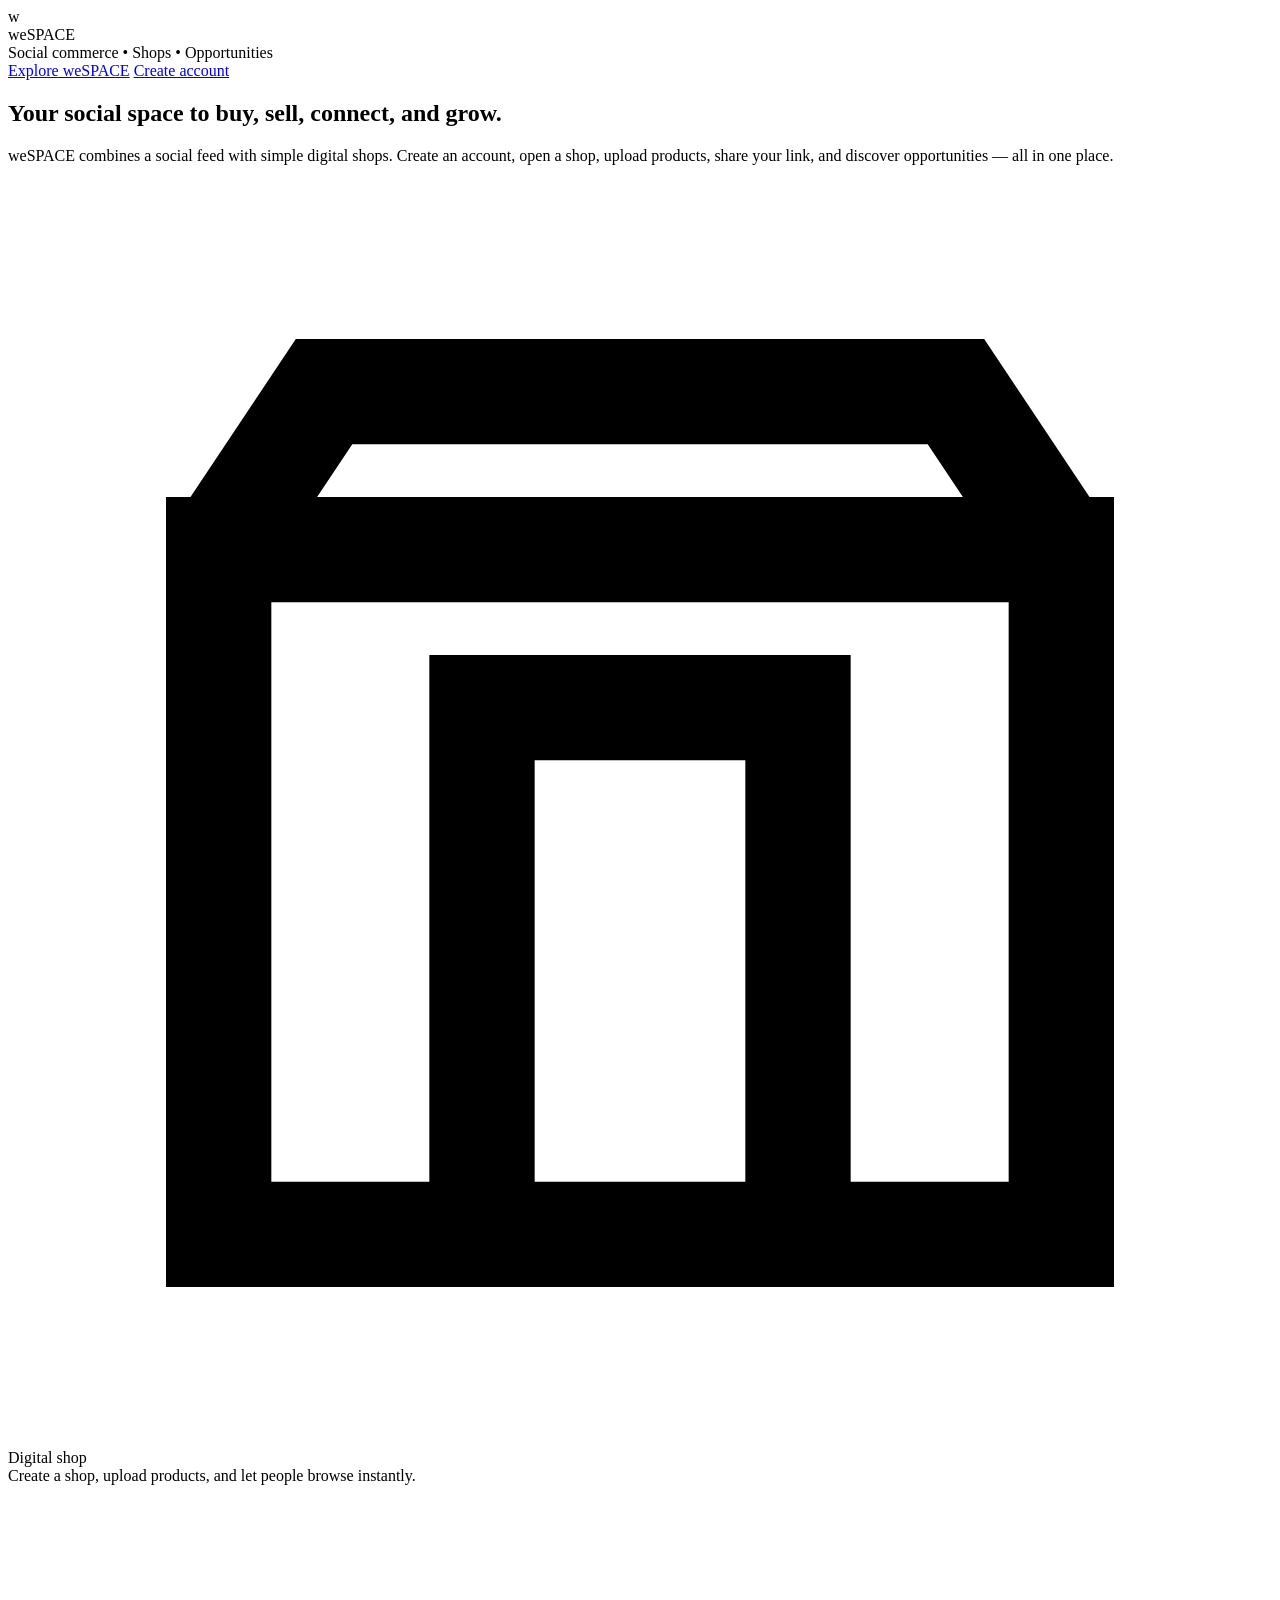
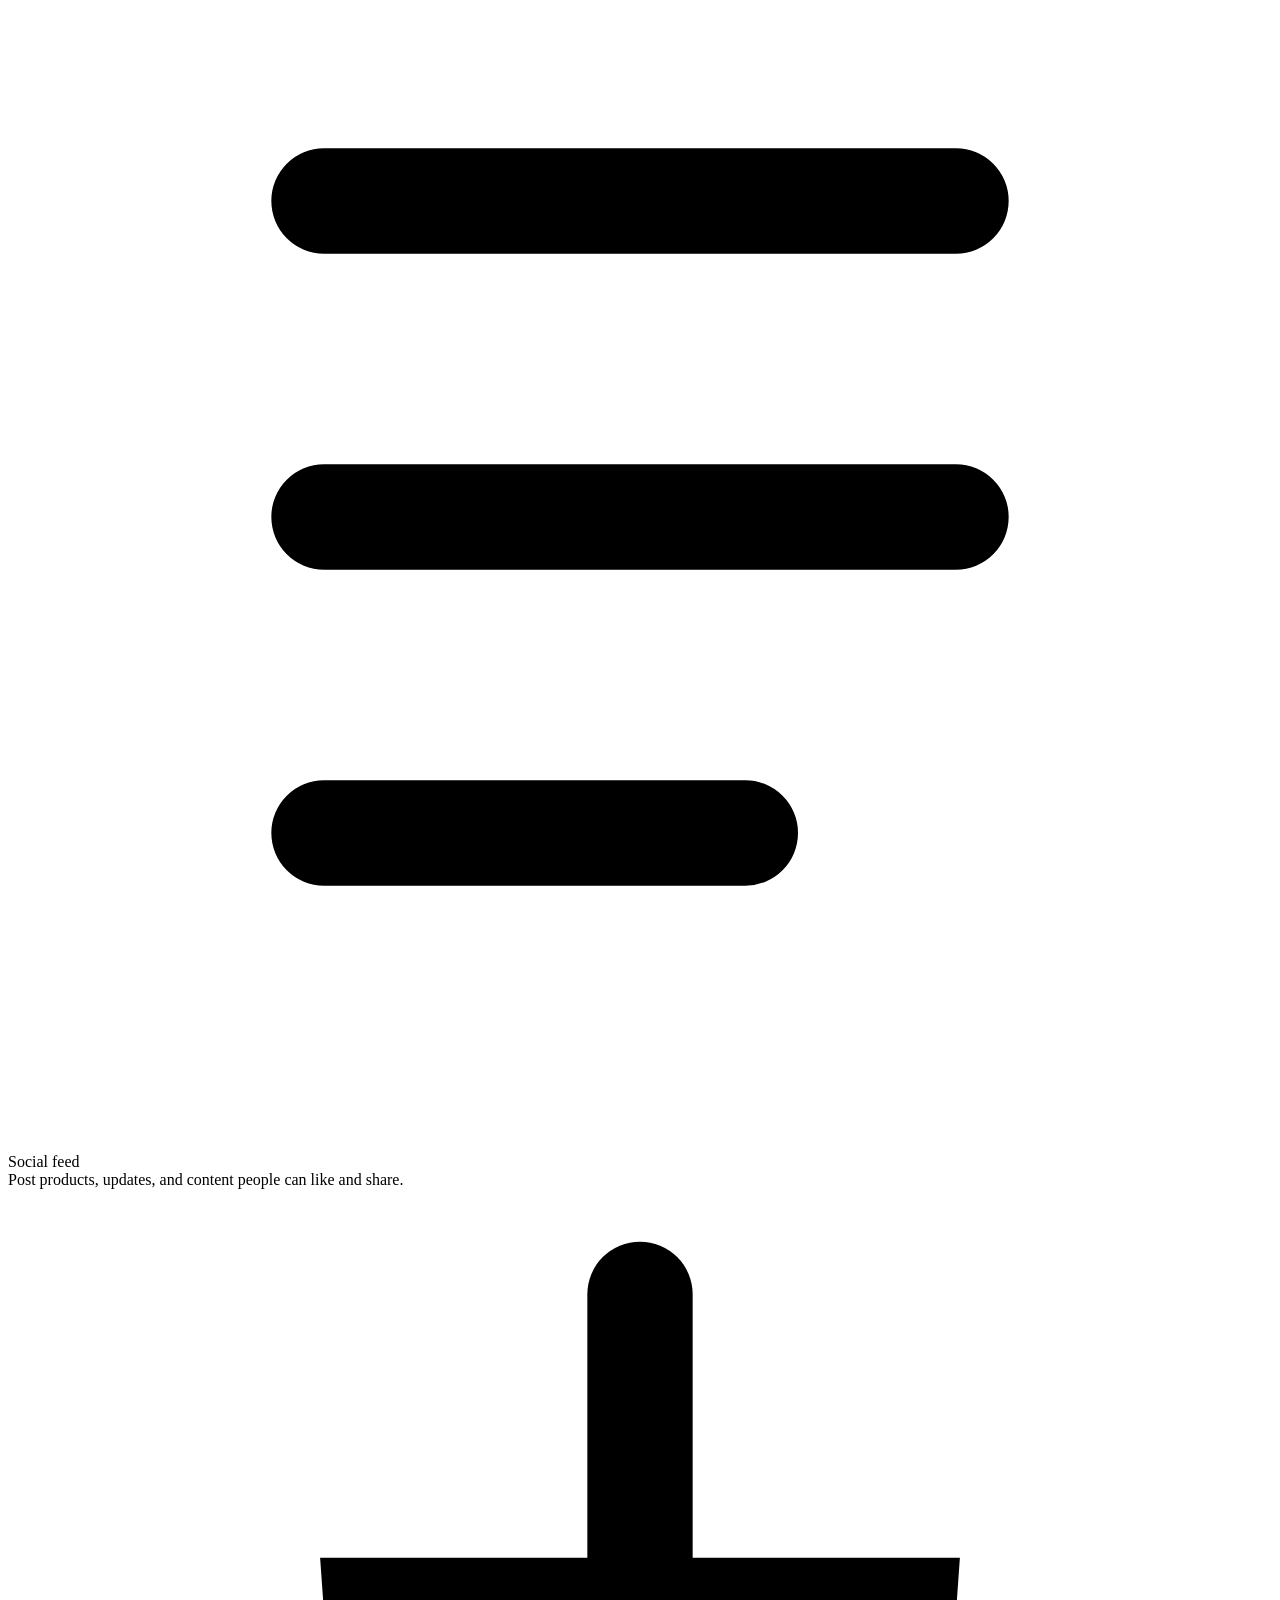
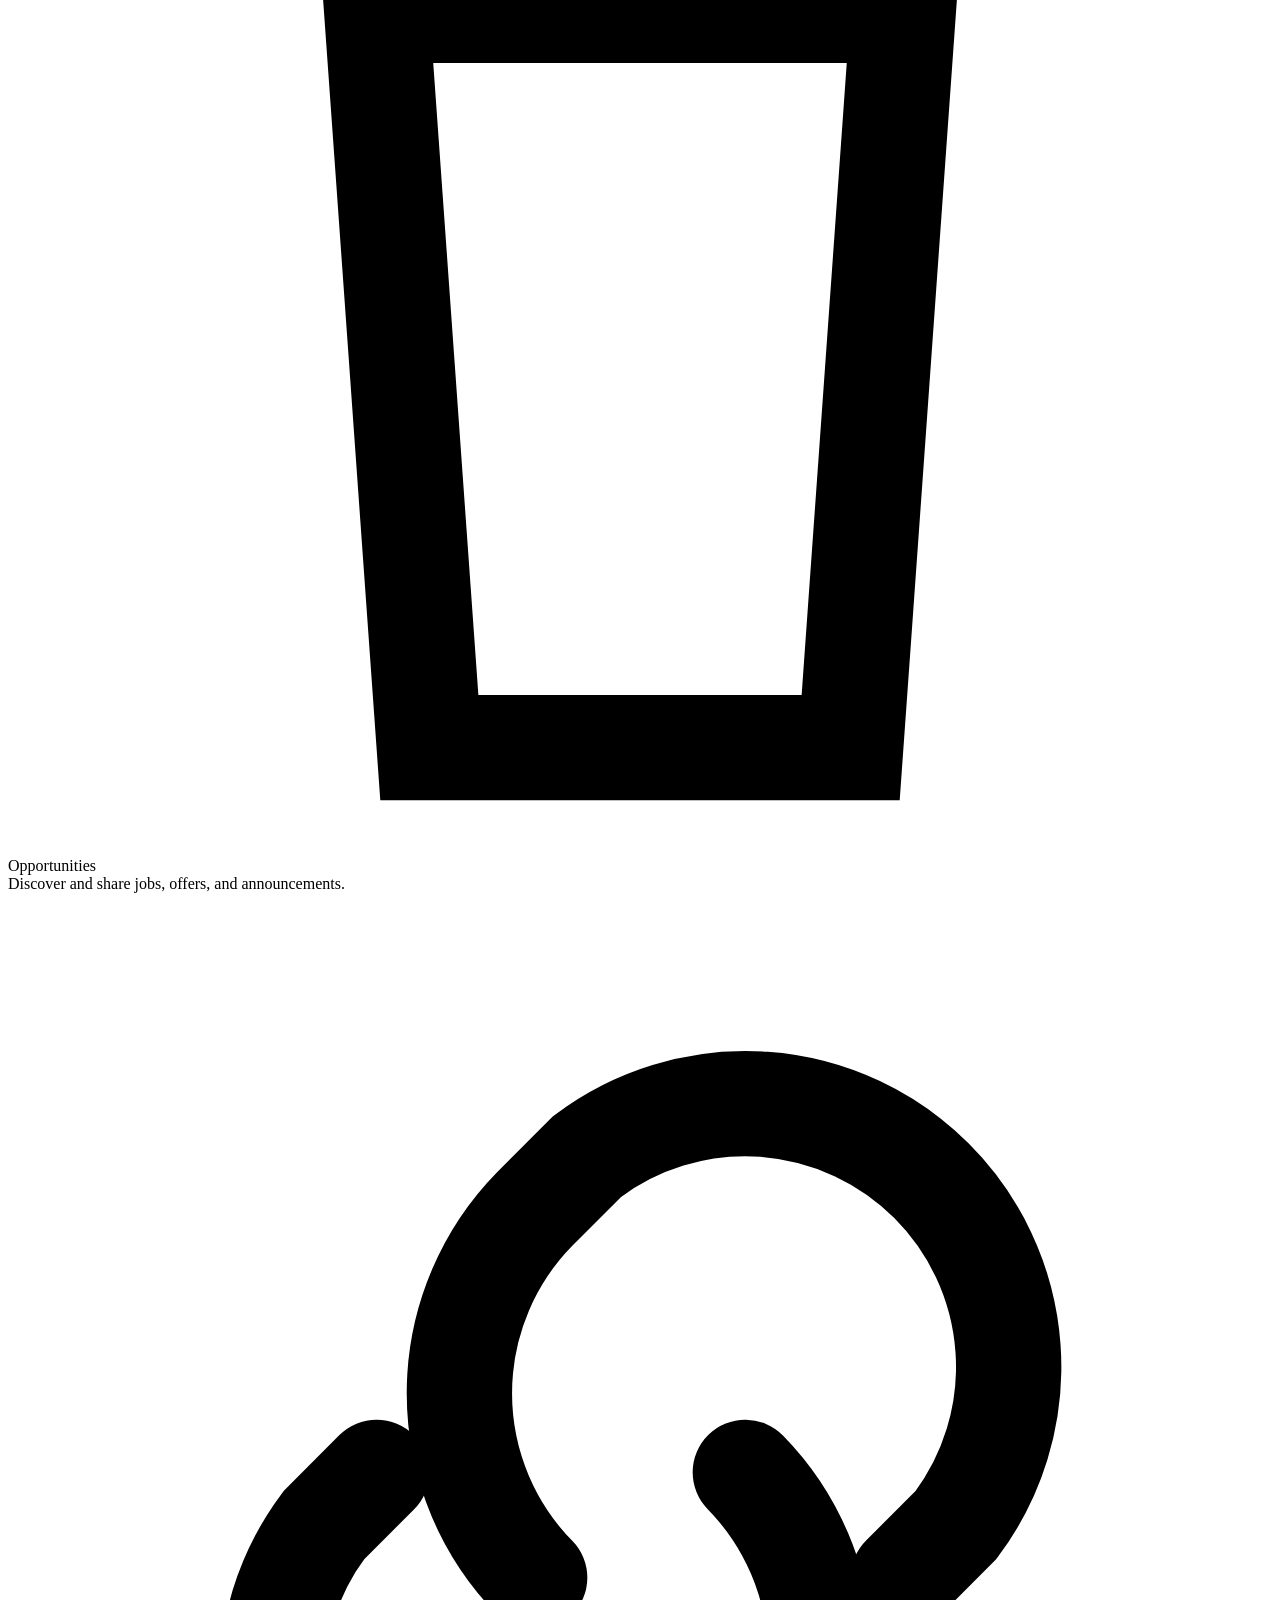
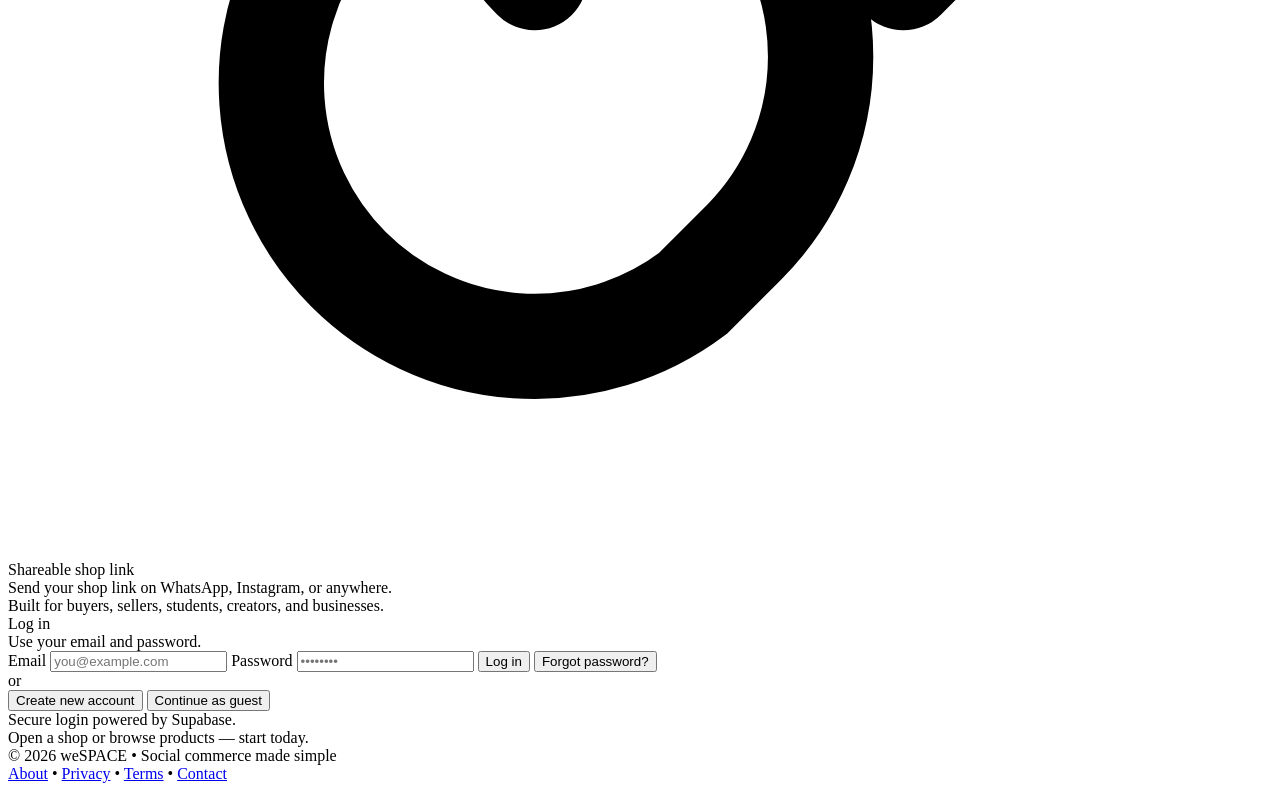
==== index.html @ 87052615 "Add files via upload" ====
<!DOCTYPE html>
<html lang="en">
<head>
  <meta charset="UTF-8" />
  <meta name="viewport" content="width=device-width, initial-scale=1.0" />
  <title>weSPACE • Welcome</title>

  <meta name="theme-color" content="#eef3f8" />
  <!-- weSPACE favicon -->
<link rel="icon" href="/favicon.ico">
<link rel="icon" type="image/png" sizes="32x32" href="/favicon-32x32.png">
<link rel="icon" type="image/png" sizes="16x16" href="/favicon-16x16.png">
<link rel="apple-touch-icon" href="/apple-touch-icon.png">

<meta name="theme-color" content="#0a66c2">
<meta name="description" content="weSPACE is a social commerce platform to buy, sell, and grow. Create your digital shop, upload products, and connect with opportunities.">
<!-- Open Graph (WhatsApp, Facebook, LinkedIn preview) -->
<meta property="og:type" content="website">
<meta property="og:title" content="weSPACE — Social commerce for buying, selling, and opportunities">
<meta property="og:description" content="Create your shop, upload products, share your link, and connect with buyers and opportunities — all in one place.">

<meta property="og:image" content="https://http://wespace.ng/.com/assets/og-image.png">
<meta property="og:image:width" content="1200">
<meta property="og:image:height" content="630">

<meta property="og:url" content="https://http://wespace.ng/.com">
<meta property="og:site_name" content="weSPACE">
<!-- PWA -->
<link rel="manifest" href="/site.webmanifest">
<meta name="theme-color" content="#0a66c2">

<!-- iOS (Apple) -->
<meta name="apple-mobile-web-app-capable" content="yes">
<meta name="apple-mobile-web-app-status-bar-style" content="default">
<meta name="apple-mobile-web-app-title" content="weSPACE">
<link rel="apple-touch-icon" href="/apple-touch-icon.png">

<!-- Mobile optimization -->
 <meta name="mobile-web-app-capable" content="yes">
<meta name="twitter:card" content="summary_large_image">
<meta name="twitter:title" content="weSPACE">
<meta name="twitter:description" content="Create your shop and connect with buyers.">
<meta name="twitter:image" content="https://http://wespace.ng/.com/assets/og-image.png">
  <link rel="preload" href="css/landing.css" as="style" />
  <link rel="stylesheet" href="css/landing.css"?v=1/>
</head>

<body class="landing">

  <header class="topbar">
    <div class="topbar-inner">
      <div class="brand">
        <div class="logo" aria-hidden="true">w</div>
        <div>
          <div class="brandname">weSPACE</div>
          <div class="brandtag">Social commerce • Shops • Opportunities</div>
        </div>
      </div>

      <nav class="top-actions" aria-label="Quick actions">
        <a class="link" href="home.html">Explore weSPACE</a>
        <a class="link primarylink" href="register/">Create account</a>
      </nav>
    </div>
  </header>

  <main class="shell">
    <section class="left" aria-label="About weSPACE">
      <h1 class="headline">Your social space to buy, sell, connect, and grow.</h1>

      <p class="subtext">
        weSPACE combines a social feed with simple digital shops.
        Create an account, open a shop, upload products, share your link,
        and discover opportunities — all in one place.
      </p>

      <div class="feature-grid" role="list" aria-label="Key features">
        <div class="feature" role="listitem">
          <div class="f-ic" aria-hidden="true">
            <!-- Store icon -->
            <svg viewBox="0 0 24 24" fill="none">
              <path d="M4 7l2-3h12l2 3" stroke="currentColor" stroke-width="2" stroke-linecap="round"/>
              <path d="M4 7h16v13H4V7Z" stroke="currentColor" stroke-width="2" />
              <path d="M9 20V10h6v10" stroke="currentColor" stroke-width="2" stroke-linecap="round"/>
            </svg>
          </div>
          <div>
            <div class="f-title">Digital shop</div>
            <div class="f-desc">Create a shop, upload products, and let people browse instantly.</div>
          </div>
        </div>

        <div class="feature" role="listitem">
          <div class="f-ic" aria-hidden="true">
            <!-- Feed icon -->
            <svg viewBox="0 0 24 24" fill="none">
              <path d="M6 6h12M6 12h12M6 18h8" stroke="currentColor" stroke-width="2" stroke-linecap="round"/>
            </svg>
          </div>
          <div>
            <div class="f-title">Social feed</div>
            <div class="f-desc">Post products, updates, and content people can like and share.</div>
          </div>
        </div>

        <div class="feature" role="listitem">
          <div class="f-ic" aria-hidden="true">
            <!-- Opportunity icon -->
            <svg viewBox="0 0 24 24" fill="none">
              <path d="M12 2v6" stroke="currentColor" stroke-width="2" stroke-linecap="round"/>
              <path d="M7 8h10l-1 14H8L7 8Z" stroke="currentColor" stroke-width="2" />
            </svg>
          </div>
          <div>
            <div class="f-title">Opportunities</div>
            <div class="f-desc">Discover and share jobs, offers, and announcements.</div>
          </div>
        </div>

        <div class="feature" role="listitem">
          <div class="f-icon" aria-hidden="true">
            <!-- Link icon -->
            <svg viewBox="0 0 24 24" fill="none">
              <path d="M10 13a5 5 0 0 1 0-7l1-1a5 5 0 0 1 7 7l-1 1" stroke="currentColor" stroke-width="2" stroke-linecap="round"/>
              <path d="M14 11a5 5 0 0 1 0 7l-1 1a5 5 0 0 1-7-7l1-1" stroke="currentColor" stroke-width="2" stroke-linecap="round"/>
            </svg>
          </div>
          <div>
            <div class="f-title">Shareable shop link</div>
            <div class="f-desc">Send your shop link on WhatsApp, Instagram, or anywhere.</div>
          </div>
        </div>
      </div>

      <div class="note">
        <span class="dot" aria-hidden="true"></span>
        Built for buyers, sellers, students, creators, and businesses.
      </div>
    </section>

    <section class="right" aria-label="Log in to weSPACE">
      <div class="card">
        <div class="card-top">
          <div class="card-title">Log in</div>
          <div class="card-sub">Use your email and password.</div>
        </div>

        <form id="loginForm" class="form">
          <label class="field">
            <span>Email</span>
            <input id="loginEmail" type="email" required autocomplete="email" placeholder="you@example.com" />
          </label>
       

          <label class="field">
            <span>Password</span>
            <input id="loginPassword" type="password" required autocomplete="current-password" placeholder="••••••••" />
          </label>

          <button class="btn primary" type="submit">Log in</button>

          <button class="btn ghost" type="button" id="forgotBtn">Forgot password?</button>

          <div class="divider"><span>or</span></div>

          <button class="btn success" type="button" onclick="window.location.href='register/'">
            Create new account
          </button>

          <button class="btn linkbtn" type="button" onclick="window.location.href='home.html'">
            Continue as guest
          </button>

          <div class="tiny">
            Secure login powered by Supabase.
          </div>
        </form>
      </div>

      <div class="below">
        <span class="below-strong">Open a shop</span> or <span class="below-strong">browse products</span> — start today.
      </div>
    </section>
  </main>

  <footer class="footer">
    <div class="footer-inner">
      <span>© <span id="year"></span> weSPACE</span>
      <span class="sep">•</span>
      <span class="muted">Social commerce made simple</span>
    </div>
  </footer>
<script>
  if ("serviceWorker" in navigator) {
    window.addEventListener("load", () => {
      navigator.serviceWorker.register("/sw.js");
    });
  }
</script>
  <script>
    document.getElementById("year").textContent = new Date().getFullYear();
  </script>
  <script type="module" src="js/login-supabase.js" defer></script>
  
  <footer class="footer">
<div class="footer-inner">



<a href="about.html">About</a>

<span class="sep">•</span>

<a href="privacy.html">Privacy</a>

<span class="sep">•</span>

<a href="terms.html">Terms</a>

<span class="sep">•</span>

<a href="contact.html">Contact</a>




</div>
</footer>

</body>
</html>
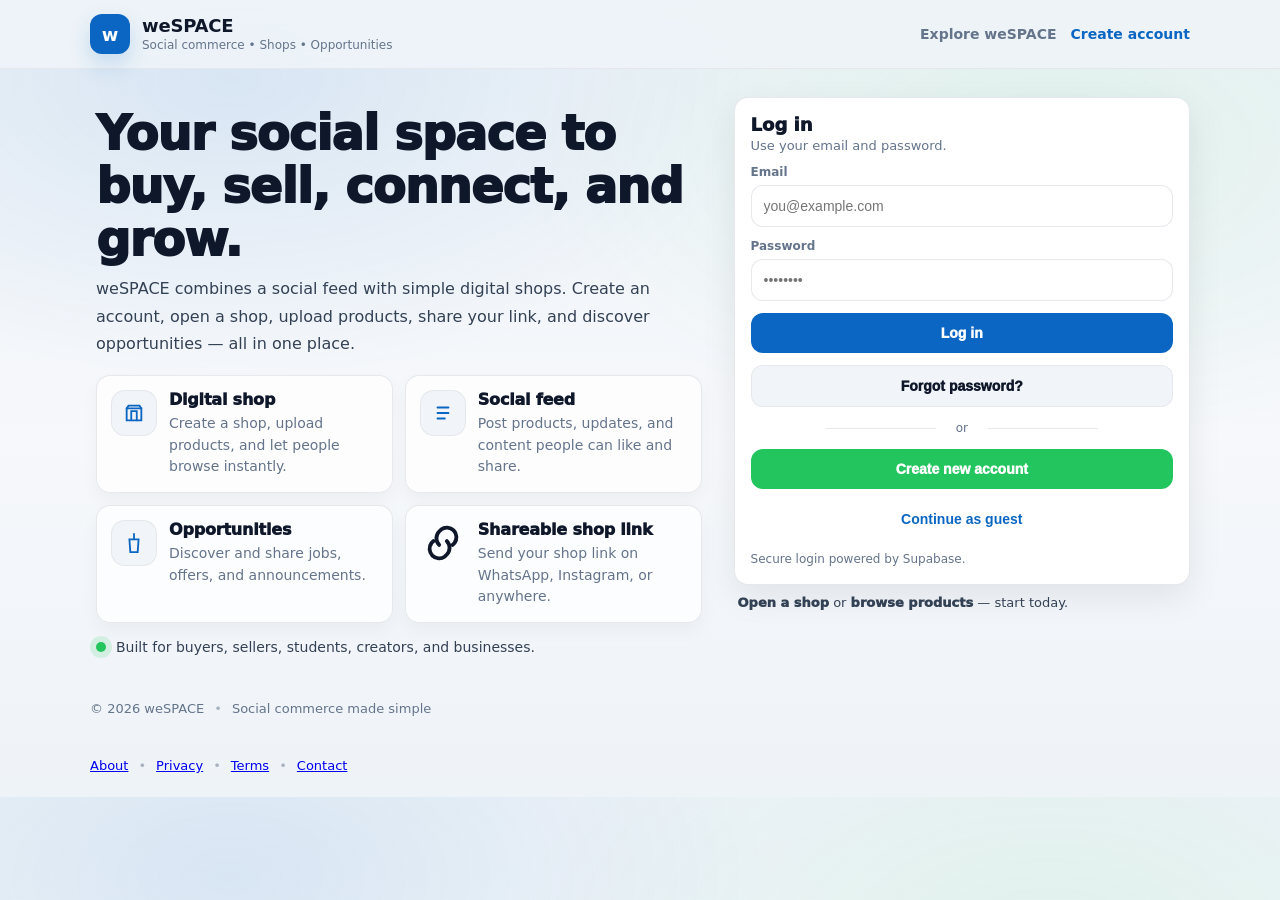
==== commit 198757f3: "Update index.html" ====
--- a/index.html
+++ b/index.html
@@ -6,6 +6,7 @@
   <title>weSPACE • Welcome</title>
 
   <meta name="theme-color" content="#eef3f8" />
+  <meta name="google-site-verification" content="adWu3JASJ6ZIb3LfNTgOJT6pwzPFzPuOzPgByk8Dqn4" />
   <!-- weSPACE favicon -->
 <link rel="icon" href="/favicon.ico">
 <link rel="icon" type="image/png" sizes="32x32" href="/favicon-32x32.png">
@@ -228,4 +229,5 @@
 </footer>
 
 </body>
-</html>+
+</html>
--- a/css/landing.css
+++ b/css/landing.css
@@ -0,0 +1,378 @@
+/* =========================
+   weSPACE Landing (LinkedIn/Facebook Style, Premium)
+   File: css/landing.css
+   ========================= */
+
+:root{
+  --bg: #eef3f8;
+  --card: #ffffff;
+  --text: #0f172a;
+  --muted: #64748b;
+  --border: #e5e7eb;
+
+  --blue: #0a66c2;       /* LinkedIn-ish */
+  --blueHover: #084f96;
+  --green: #22c55e;
+  --greenHover: #16a34a;
+
+  --shadow: 0 12px 34px rgba(2,6,23,0.08);
+  --radius: 14px;
+}
+
+*{ box-sizing: border-box; }
+
+body.landing{
+  margin: 0;
+  color: var(--text);
+  font-family: system-ui, -apple-system, Segoe UI, Roboto, Arial, sans-serif;
+
+  /* Premium light background (not too white) */
+  background:
+    radial-gradient(900px 500px at 18% 10%, rgba(10,102,194,0.10), transparent 60%),
+    radial-gradient(900px 500px at 82% 18%, rgba(34,197,94,0.08), transparent 60%),
+    linear-gradient(180deg, #eef3f8 0%, #f6f8fb 55%, #eef3f8 100%);
+}
+
+/* Top bar */
+.topbar{
+  position: sticky;
+  top: 0;
+  z-index: 10;
+  background: rgba(238,243,248,0.92);
+  backdrop-filter: blur(10px);
+  border-bottom: 1px solid rgba(229,231,235,0.95);
+}
+
+.topbar-inner{
+  width: min(1100px, 92vw);
+  margin: 0 auto;
+  padding: 14px 0;
+  display: flex;
+  align-items: center;
+  justify-content: space-between;
+  gap: 16px;
+}
+
+.brand{
+  display: flex;
+  align-items: center;
+  gap: 12px;
+}
+
+.logo{
+  width: 40px;
+  height: 40px;
+  border-radius: 12px;
+  background: var(--blue);
+  color: #fff;
+  display: grid;
+  place-items: center;
+  font-weight: 900;
+  font-size: 18px;
+  box-shadow: 0 10px 22px rgba(10,102,194,0.18);
+}
+
+.brandname{
+  font-weight: 900;
+  letter-spacing: -0.2px;
+  font-size: 18px;
+  line-height: 1.1;
+}
+
+.brandtag{
+  font-size: 12px;
+  color: var(--muted);
+  margin-top: 2px;
+}
+
+.top-actions{
+  display: flex;
+  align-items: center;
+  gap: 14px;
+}
+
+.link{
+  color: var(--muted);
+  text-decoration: none;
+  font-weight: 800;
+  font-size: 14px;
+}
+
+.link:hover{ color: var(--text); }
+
+.primarylink{
+  color: var(--blue);
+}
+.primarylink:hover{
+  color: var(--blueHover);
+}
+
+/* Main shell */
+.shell{
+  width: min(1100px, 92vw);
+  margin: 0 auto;
+  padding: 28px 0 18px;
+  display: grid;
+  grid-template-columns: 1.15fr 0.85fr;
+  gap: 26px;
+  align-items: start;
+}
+
+@media (max-width: 920px){
+  .shell{
+    grid-template-columns: 1fr;
+    gap: 18px;
+    padding-top: 18px;
+  }
+}
+
+/* Left panel */
+.left{
+  padding: 10px 6px;
+}
+
+.headline{
+  margin: 0 0 10px;
+  font-size: clamp(30px, 4vw, 48px);
+  letter-spacing: -1px;
+  line-height: 1.1;
+  font-weight: 950;
+}
+
+.subtext{
+  margin: 0 0 18px;
+  max-width: 64ch;
+  font-size: 16px;
+  line-height: 1.7;
+  color: #334155;
+}
+
+/* Feature grid (professional) */
+.feature-grid{
+  display: grid;
+  grid-template-columns: 1fr 1fr;
+  gap: 12px;
+  max-width: 720px;
+  margin-top: 10px;
+}
+
+@media (max-width: 560px){
+  .feature-grid{ grid-template-columns: 1fr; }
+}
+
+.feature{
+  display: grid;
+  grid-template-columns: 46px 1fr;
+  gap: 12px;
+  align-items: start;
+
+  background: rgba(255,255,255,0.75);
+  border: 1px solid rgba(229,231,235,0.95);
+  border-radius: var(--radius);
+  padding: 14px;
+  box-shadow: 0 8px 18px rgba(2,6,23,0.04);
+}
+
+.f-ic{
+  width: 46px;
+  height: 46px;
+  border-radius: 14px;
+  background: #f1f5f9;
+  border: 1px solid rgba(229,231,235,0.95);
+  display: grid;
+  place-items: center;
+  color: var(--blue);
+}
+
+.f-ic svg{
+  width: 22px;
+  height: 22px;
+}
+
+.f-title{
+  font-weight: 950;
+  margin-bottom: 4px;
+  letter-spacing: -0.2px;
+}
+
+.f-desc{
+  color: var(--muted);
+  line-height: 1.55;
+  font-size: 14px;
+}
+
+.note{
+  margin-top: 16px;
+  display: flex;
+  align-items: center;
+  gap: 10px;
+  color: #334155;
+  font-size: 14px;
+}
+
+.note .dot{
+  width: 10px;
+  height: 10px;
+  border-radius: 999px;
+  background: var(--green);
+  box-shadow: 0 0 0 6px rgba(34,197,94,0.15);
+}
+
+/* Right panel */
+.right{
+  display: grid;
+  gap: 10px;
+}
+
+.card{
+  background: var(--card);
+  border: 1px solid rgba(229,231,235,0.95);
+  border-radius: var(--radius);
+  box-shadow: var(--shadow);
+  padding: 16px;
+}
+
+.card-title{
+  font-weight: 950;
+  font-size: 18px;
+}
+
+.card-sub{
+  color: var(--muted);
+  font-size: 13px;
+  margin-top: 3px;
+}
+
+.form{
+  margin-top: 12px;
+  display: grid;
+  gap: 12px;
+}
+
+.field{
+  display: grid;
+  gap: 6px;
+}
+
+.field span{
+  font-size: 12px;
+  color: var(--muted);
+  font-weight: 800;
+}
+
+.field input{
+  width: 100%;
+  padding: 12px 12px;
+  border-radius: 12px;
+  border: 1px solid rgba(229,231,235,0.95);
+  outline: none;
+  font-size: 14px;
+  background: #fff;
+}
+
+.field input:focus{
+  border-color: rgba(10,102,194,0.45);
+  box-shadow: 0 0 0 4px rgba(10,102,194,0.12);
+}
+
+/* Buttons */
+.btn{
+  border: 0;
+  cursor: pointer;
+  border-radius: 12px;
+  padding: 12px 14px;
+  font-weight: 950;
+  font-size: 14px;
+}
+
+.btn.primary{
+  background: var(--blue);
+  color: #fff;
+}
+.btn.primary:hover{ background: var(--blueHover); }
+
+.btn.ghost{
+  background: #f1f5f9;
+  color: #0f172a;
+  border: 1px solid rgba(229,231,235,0.95);
+}
+.btn.ghost:hover{ background: #eaf0f7; }
+
+.btn.success{
+  background: var(--green);
+  color: #fff;
+}
+.btn.success:hover{ background: var(--greenHover); }
+
+.btn.linkbtn{
+  background: transparent;
+  color: var(--blue);
+  padding: 10px 0;
+  font-weight: 900;
+}
+.btn.linkbtn:hover{
+  text-decoration: underline;
+}
+
+.divider{
+  display: grid;
+  place-items: center;
+  margin: 2px 0;
+}
+.divider span{
+  font-size: 12px;
+  color: var(--muted);
+  padding: 0 10px;
+  position: relative;
+}
+.divider span::before,
+.divider span::after{
+  content:"";
+  position:absolute;
+  top: 50%;
+  width: 110px;
+  height: 1px;
+  background: rgba(229,231,235,0.95);
+}
+.divider span::before{ right: 100%; margin-right: 10px; }
+.divider span::after{ left: 100%; margin-left: 10px; }
+
+.tiny{
+  font-size: 12px;
+  color: var(--muted);
+  line-height: 1.4;
+  margin-top: 2px;
+}
+
+.below{
+  color: #334155;
+  font-size: 13px;
+  padding: 0 4px;
+}
+.below-strong{ font-weight: 950; }
+
+/* Footer */
+.footer{
+  padding: 18px 0 24px;
+}
+
+.footer-inner{
+  width: min(1100px, 92vw);
+  margin: 0 auto;
+  color: var(--muted);
+  display: flex;
+  align-items: center;
+  gap: 10px;
+  font-size: 13px;
+}
+
+.sep{ opacity: 0.5; }
+.muted{ color: var(--muted); }
+
+/* Mobile */
+@media (max-width: 520px){
+  .top-actions{ display:none; }
+  .card{ padding: 14px; }
+  .divider span::before,
+  .divider span::after{ width: 70px; }
+}
--- a/css/landing.css
+++ b/css/landing.css
@@ -0,0 +1,378 @@
+/* =========================
+   weSPACE Landing (LinkedIn/Facebook Style, Premium)
+   File: css/landing.css
+   ========================= */
+
+:root{
+  --bg: #eef3f8;
+  --card: #ffffff;
+  --text: #0f172a;
+  --muted: #64748b;
+  --border: #e5e7eb;
+
+  --blue: #0a66c2;       /* LinkedIn-ish */
+  --blueHover: #084f96;
+  --green: #22c55e;
+  --greenHover: #16a34a;
+
+  --shadow: 0 12px 34px rgba(2,6,23,0.08);
+  --radius: 14px;
+}
+
+*{ box-sizing: border-box; }
+
+body.landing{
+  margin: 0;
+  color: var(--text);
+  font-family: system-ui, -apple-system, Segoe UI, Roboto, Arial, sans-serif;
+
+  /* Premium light background (not too white) */
+  background:
+    radial-gradient(900px 500px at 18% 10%, rgba(10,102,194,0.10), transparent 60%),
+    radial-gradient(900px 500px at 82% 18%, rgba(34,197,94,0.08), transparent 60%),
+    linear-gradient(180deg, #eef3f8 0%, #f6f8fb 55%, #eef3f8 100%);
+}
+
+/* Top bar */
+.topbar{
+  position: sticky;
+  top: 0;
+  z-index: 10;
+  background: rgba(238,243,248,0.92);
+  backdrop-filter: blur(10px);
+  border-bottom: 1px solid rgba(229,231,235,0.95);
+}
+
+.topbar-inner{
+  width: min(1100px, 92vw);
+  margin: 0 auto;
+  padding: 14px 0;
+  display: flex;
+  align-items: center;
+  justify-content: space-between;
+  gap: 16px;
+}
+
+.brand{
+  display: flex;
+  align-items: center;
+  gap: 12px;
+}
+
+.logo{
+  width: 40px;
+  height: 40px;
+  border-radius: 12px;
+  background: var(--blue);
+  color: #fff;
+  display: grid;
+  place-items: center;
+  font-weight: 900;
+  font-size: 18px;
+  box-shadow: 0 10px 22px rgba(10,102,194,0.18);
+}
+
+.brandname{
+  font-weight: 900;
+  letter-spacing: -0.2px;
+  font-size: 18px;
+  line-height: 1.1;
+}
+
+.brandtag{
+  font-size: 12px;
+  color: var(--muted);
+  margin-top: 2px;
+}
+
+.top-actions{
+  display: flex;
+  align-items: center;
+  gap: 14px;
+}
+
+.link{
+  color: var(--muted);
+  text-decoration: none;
+  font-weight: 800;
+  font-size: 14px;
+}
+
+.link:hover{ color: var(--text); }
+
+.primarylink{
+  color: var(--blue);
+}
+.primarylink:hover{
+  color: var(--blueHover);
+}
+
+/* Main shell */
+.shell{
+  width: min(1100px, 92vw);
+  margin: 0 auto;
+  padding: 28px 0 18px;
+  display: grid;
+  grid-template-columns: 1.15fr 0.85fr;
+  gap: 26px;
+  align-items: start;
+}
+
+@media (max-width: 920px){
+  .shell{
+    grid-template-columns: 1fr;
+    gap: 18px;
+    padding-top: 18px;
+  }
+}
+
+/* Left panel */
+.left{
+  padding: 10px 6px;
+}
+
+.headline{
+  margin: 0 0 10px;
+  font-size: clamp(30px, 4vw, 48px);
+  letter-spacing: -1px;
+  line-height: 1.1;
+  font-weight: 950;
+}
+
+.subtext{
+  margin: 0 0 18px;
+  max-width: 64ch;
+  font-size: 16px;
+  line-height: 1.7;
+  color: #334155;
+}
+
+/* Feature grid (professional) */
+.feature-grid{
+  display: grid;
+  grid-template-columns: 1fr 1fr;
+  gap: 12px;
+  max-width: 720px;
+  margin-top: 10px;
+}
+
+@media (max-width: 560px){
+  .feature-grid{ grid-template-columns: 1fr; }
+}
+
+.feature{
+  display: grid;
+  grid-template-columns: 46px 1fr;
+  gap: 12px;
+  align-items: start;
+
+  background: rgba(255,255,255,0.75);
+  border: 1px solid rgba(229,231,235,0.95);
+  border-radius: var(--radius);
+  padding: 14px;
+  box-shadow: 0 8px 18px rgba(2,6,23,0.04);
+}
+
+.f-ic{
+  width: 46px;
+  height: 46px;
+  border-radius: 14px;
+  background: #f1f5f9;
+  border: 1px solid rgba(229,231,235,0.95);
+  display: grid;
+  place-items: center;
+  color: var(--blue);
+}
+
+.f-ic svg{
+  width: 22px;
+  height: 22px;
+}
+
+.f-title{
+  font-weight: 950;
+  margin-bottom: 4px;
+  letter-spacing: -0.2px;
+}
+
+.f-desc{
+  color: var(--muted);
+  line-height: 1.55;
+  font-size: 14px;
+}
+
+.note{
+  margin-top: 16px;
+  display: flex;
+  align-items: center;
+  gap: 10px;
+  color: #334155;
+  font-size: 14px;
+}
+
+.note .dot{
+  width: 10px;
+  height: 10px;
+  border-radius: 999px;
+  background: var(--green);
+  box-shadow: 0 0 0 6px rgba(34,197,94,0.15);
+}
+
+/* Right panel */
+.right{
+  display: grid;
+  gap: 10px;
+}
+
+.card{
+  background: var(--card);
+  border: 1px solid rgba(229,231,235,0.95);
+  border-radius: var(--radius);
+  box-shadow: var(--shadow);
+  padding: 16px;
+}
+
+.card-title{
+  font-weight: 950;
+  font-size: 18px;
+}
+
+.card-sub{
+  color: var(--muted);
+  font-size: 13px;
+  margin-top: 3px;
+}
+
+.form{
+  margin-top: 12px;
+  display: grid;
+  gap: 12px;
+}
+
+.field{
+  display: grid;
+  gap: 6px;
+}
+
+.field span{
+  font-size: 12px;
+  color: var(--muted);
+  font-weight: 800;
+}
+
+.field input{
+  width: 100%;
+  padding: 12px 12px;
+  border-radius: 12px;
+  border: 1px solid rgba(229,231,235,0.95);
+  outline: none;
+  font-size: 14px;
+  background: #fff;
+}
+
+.field input:focus{
+  border-color: rgba(10,102,194,0.45);
+  box-shadow: 0 0 0 4px rgba(10,102,194,0.12);
+}
+
+/* Buttons */
+.btn{
+  border: 0;
+  cursor: pointer;
+  border-radius: 12px;
+  padding: 12px 14px;
+  font-weight: 950;
+  font-size: 14px;
+}
+
+.btn.primary{
+  background: var(--blue);
+  color: #fff;
+}
+.btn.primary:hover{ background: var(--blueHover); }
+
+.btn.ghost{
+  background: #f1f5f9;
+  color: #0f172a;
+  border: 1px solid rgba(229,231,235,0.95);
+}
+.btn.ghost:hover{ background: #eaf0f7; }
+
+.btn.success{
+  background: var(--green);
+  color: #fff;
+}
+.btn.success:hover{ background: var(--greenHover); }
+
+.btn.linkbtn{
+  background: transparent;
+  color: var(--blue);
+  padding: 10px 0;
+  font-weight: 900;
+}
+.btn.linkbtn:hover{
+  text-decoration: underline;
+}
+
+.divider{
+  display: grid;
+  place-items: center;
+  margin: 2px 0;
+}
+.divider span{
+  font-size: 12px;
+  color: var(--muted);
+  padding: 0 10px;
+  position: relative;
+}
+.divider span::before,
+.divider span::after{
+  content:"";
+  position:absolute;
+  top: 50%;
+  width: 110px;
+  height: 1px;
+  background: rgba(229,231,235,0.95);
+}
+.divider span::before{ right: 100%; margin-right: 10px; }
+.divider span::after{ left: 100%; margin-left: 10px; }
+
+.tiny{
+  font-size: 12px;
+  color: var(--muted);
+  line-height: 1.4;
+  margin-top: 2px;
+}
+
+.below{
+  color: #334155;
+  font-size: 13px;
+  padding: 0 4px;
+}
+.below-strong{ font-weight: 950; }
+
+/* Footer */
+.footer{
+  padding: 18px 0 24px;
+}
+
+.footer-inner{
+  width: min(1100px, 92vw);
+  margin: 0 auto;
+  color: var(--muted);
+  display: flex;
+  align-items: center;
+  gap: 10px;
+  font-size: 13px;
+}
+
+.sep{ opacity: 0.5; }
+.muted{ color: var(--muted); }
+
+/* Mobile */
+@media (max-width: 520px){
+  .top-actions{ display:none; }
+  .card{ padding: 14px; }
+  .divider span::before,
+  .divider span::after{ width: 70px; }
+}
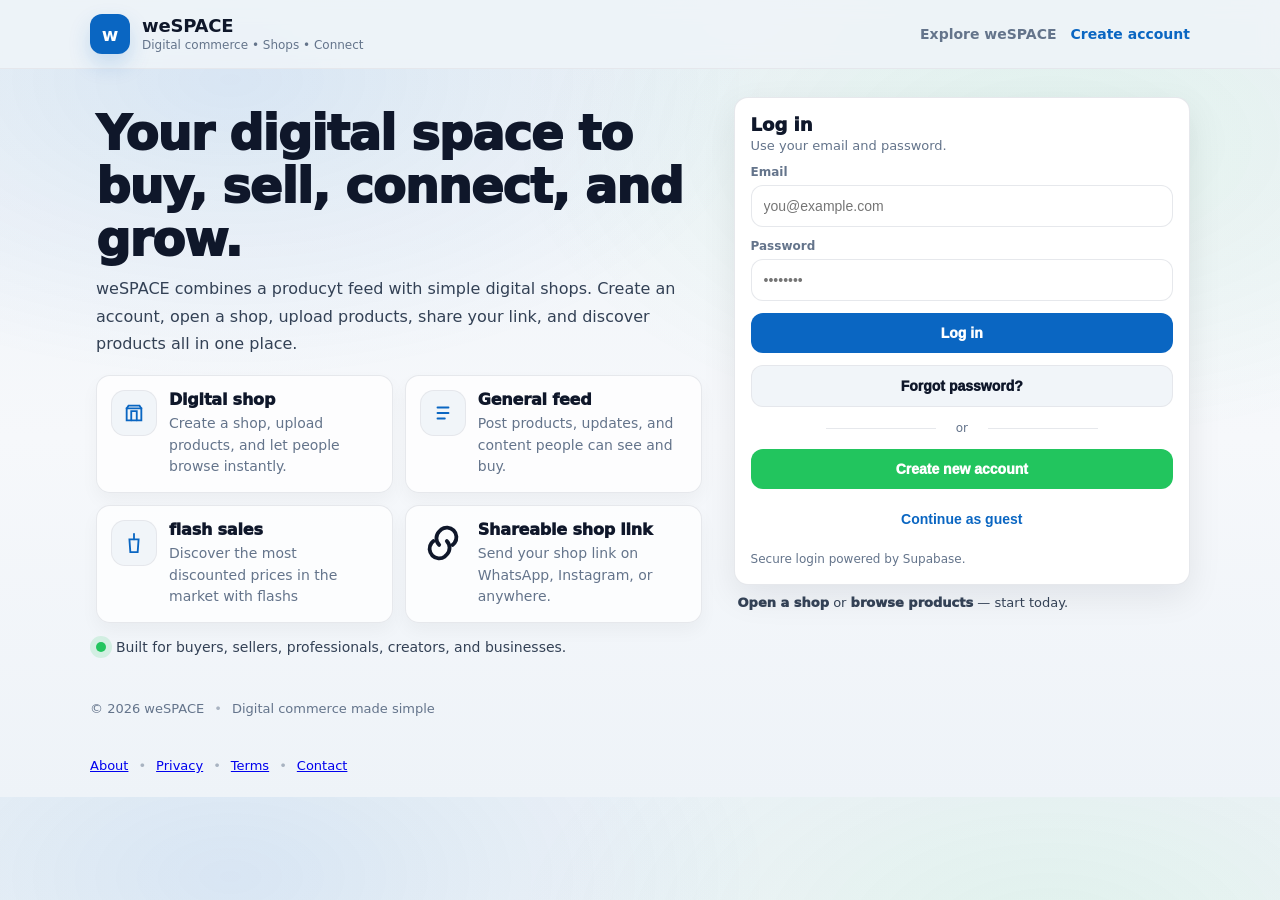
==== commit 8282b23f: "Revise index.html for content and meta updates Updated various sections of the index.html file, incl" ====
--- a/index.html
+++ b/index.html
@@ -54,7 +54,7 @@
         <div class="logo" aria-hidden="true">w</div>
         <div>
           <div class="brandname">weSPACE</div>
-          <div class="brandtag">Social commerce • Shops • Opportunities</div>
+          <div class="brandtag">Digital commerce • Shops • Connect</div>
         </div>
       </div>
 
@@ -67,12 +67,12 @@
 
   <main class="shell">
     <section class="left" aria-label="About weSPACE">
-      <h1 class="headline">Your social space to buy, sell, connect, and grow.</h1>
+      <h1 class="headline">Your digital space to buy, sell, connect, and grow.</h1>
 
       <p class="subtext">
-        weSPACE combines a social feed with simple digital shops.
+        weSPACE combines a producyt feed with simple digital shops.
         Create an account, open a shop, upload products, share your link,
-        and discover opportunities — all in one place.
+        and discover products all in one place.
       </p>
 
       <div class="feature-grid" role="list" aria-label="Key features">
@@ -99,8 +99,8 @@
             </svg>
           </div>
           <div>
-            <div class="f-title">Social feed</div>
-            <div class="f-desc">Post products, updates, and content people can like and share.</div>
+            <div class="f-title">General feed</div>
+            <div class="f-desc">Post products, updates, and content people can see and buy.</div>
           </div>
         </div>
 
@@ -113,8 +113,8 @@
             </svg>
           </div>
           <div>
-            <div class="f-title">Opportunities</div>
-            <div class="f-desc">Discover and share jobs, offers, and announcements.</div>
+            <div class="f-title">flash sales</div>
+            <div class="f-desc">Discover the most discounted prices in the market with flashs</div>
           </div>
         </div>
 
@@ -135,7 +135,7 @@
 
       <div class="note">
         <span class="dot" aria-hidden="true"></span>
-        Built for buyers, sellers, students, creators, and businesses.
+        Built for buyers, sellers, professionals, creators, and businesses.
       </div>
     </section>
 
@@ -188,7 +188,7 @@
     <div class="footer-inner">
       <span>© <span id="year"></span> weSPACE</span>
       <span class="sep">•</span>
-      <span class="muted">Social commerce made simple</span>
+      <span class="muted">Digital commerce made simple</span>
     </div>
   </footer>
 <script>
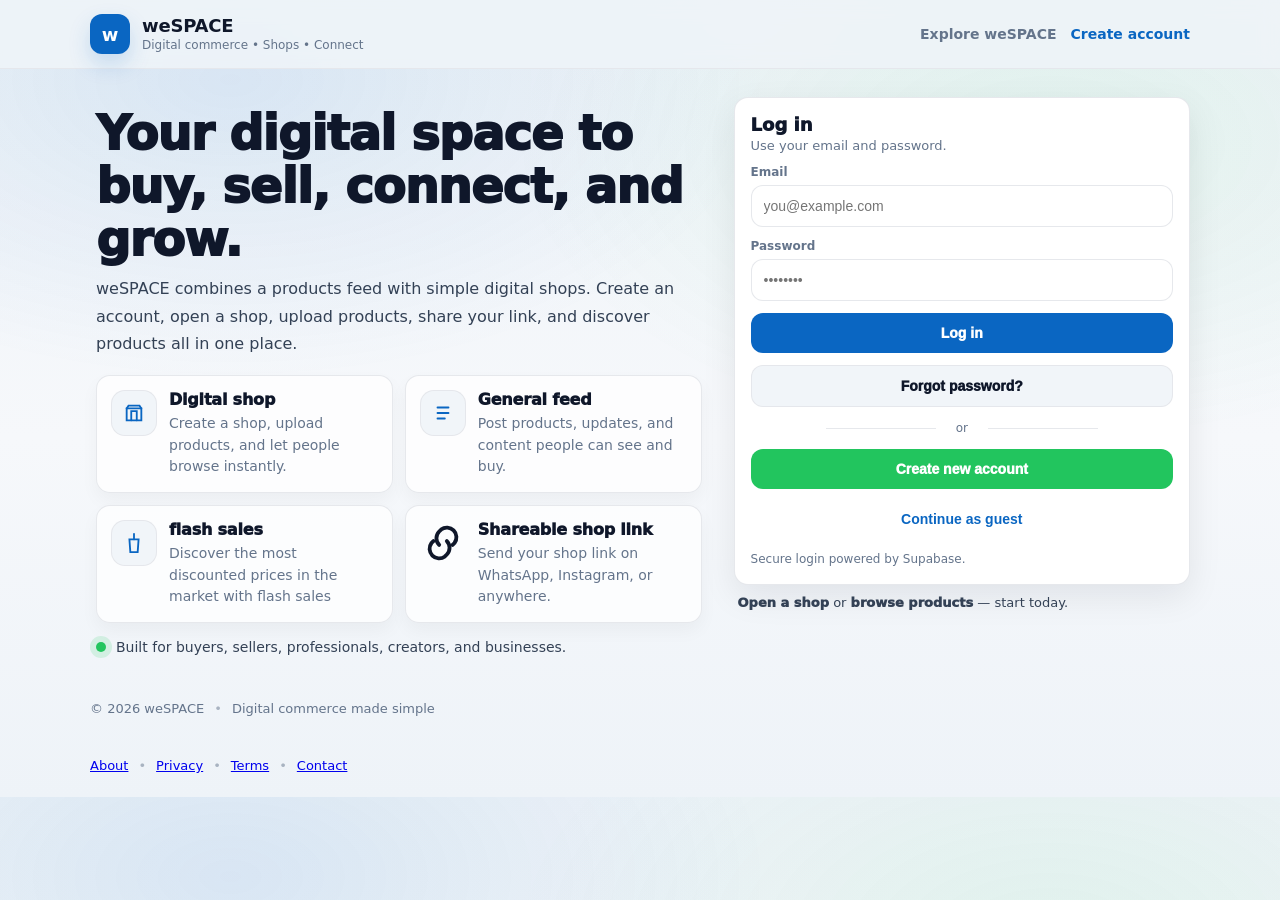
==== commit 718c5635: "Correct HTML structure and content errors Fixed various HTML structure and content issues, including" ====
--- a/index.html
+++ b/index.html
@@ -17,7 +17,7 @@
 <meta name="description" content="weSPACE is a social commerce platform to buy, sell, and grow. Create your digital shop, upload products, and connect with opportunities.">
 <!-- Open Graph (WhatsApp, Facebook, LinkedIn preview) -->
 <meta property="og:type" content="website">
-<meta property="og:title" content="weSPACE — Social commerce for buying, selling, and opportunities">
+<meta property="og:title" content="weSPACE — Digital commerce for buying, selling, and opportunities">
 <meta property="og:description" content="Create your shop, upload products, share your link, and connect with buyers and opportunities — all in one place.">
 
 <meta property="og:image" content="https://http://wespace.ng/.com/assets/og-image.png">
@@ -70,7 +70,7 @@
       <h1 class="headline">Your digital space to buy, sell, connect, and grow.</h1>
 
       <p class="subtext">
-        weSPACE combines a producyt feed with simple digital shops.
+        weSPACE combines a products feed with simple digital shops.
         Create an account, open a shop, upload products, share your link,
         and discover products all in one place.
       </p>
@@ -114,7 +114,7 @@
           </div>
           <div>
             <div class="f-title">flash sales</div>
-            <div class="f-desc">Discover the most discounted prices in the market with flashs</div>
+            <div class="f-desc">Discover the most discounted prices in the market with flash sales</div>
           </div>
         </div>
 
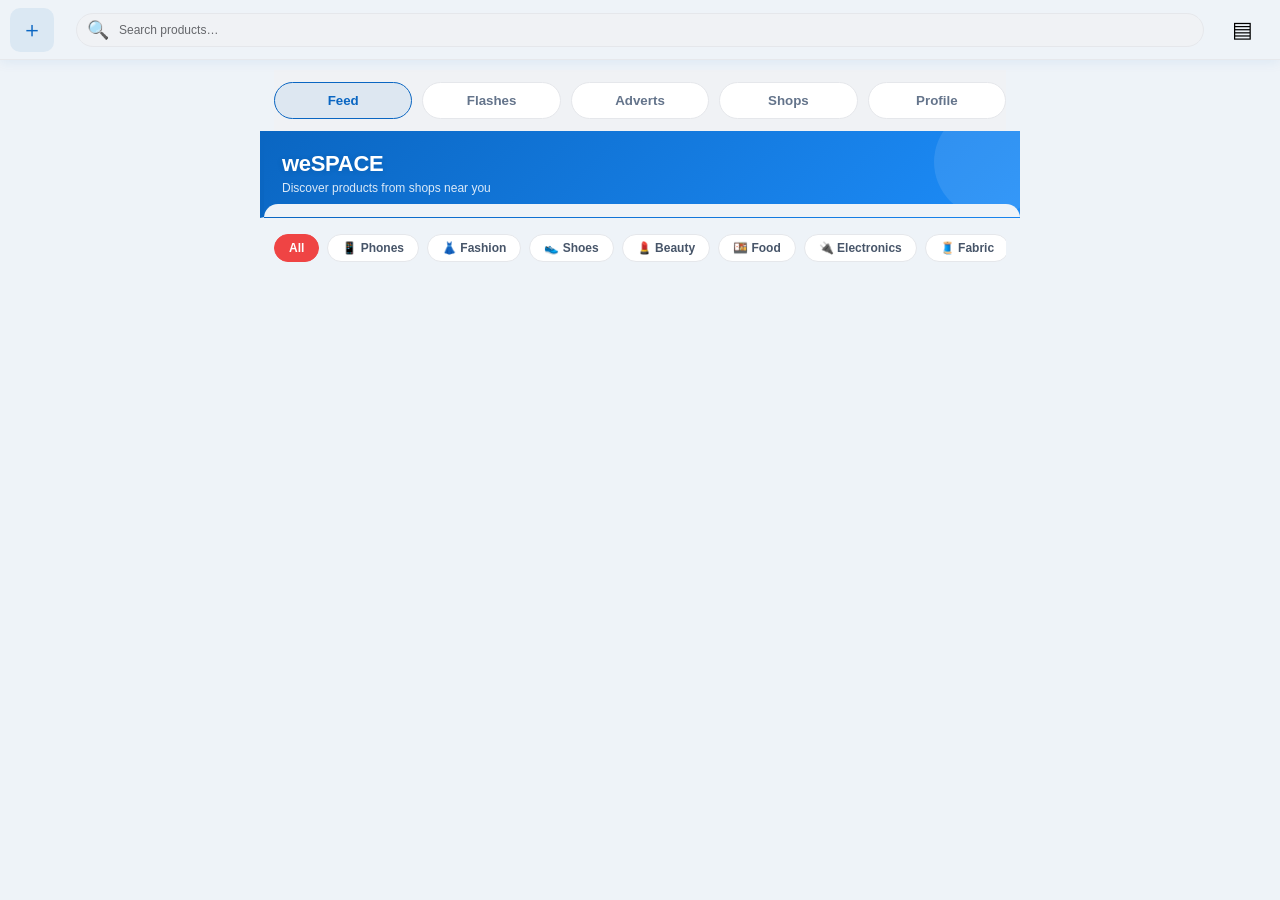
==== commit 068991a3: "Add redirect to home.html on page load The file now redirects to 'home.html' upon loading, enhancing" ====
--- a/index.html
+++ b/index.html
@@ -1,6 +1,7 @@
 <!DOCTYPE html>
 <html lang="en">
 <head>
+  <meta http-equiv="refresh" content="0; url=home.html">
   <meta charset="UTF-8" />
   <meta name="viewport" content="width=device-width, initial-scale=1.0" />
   <title>weSPACE • Welcome</title>
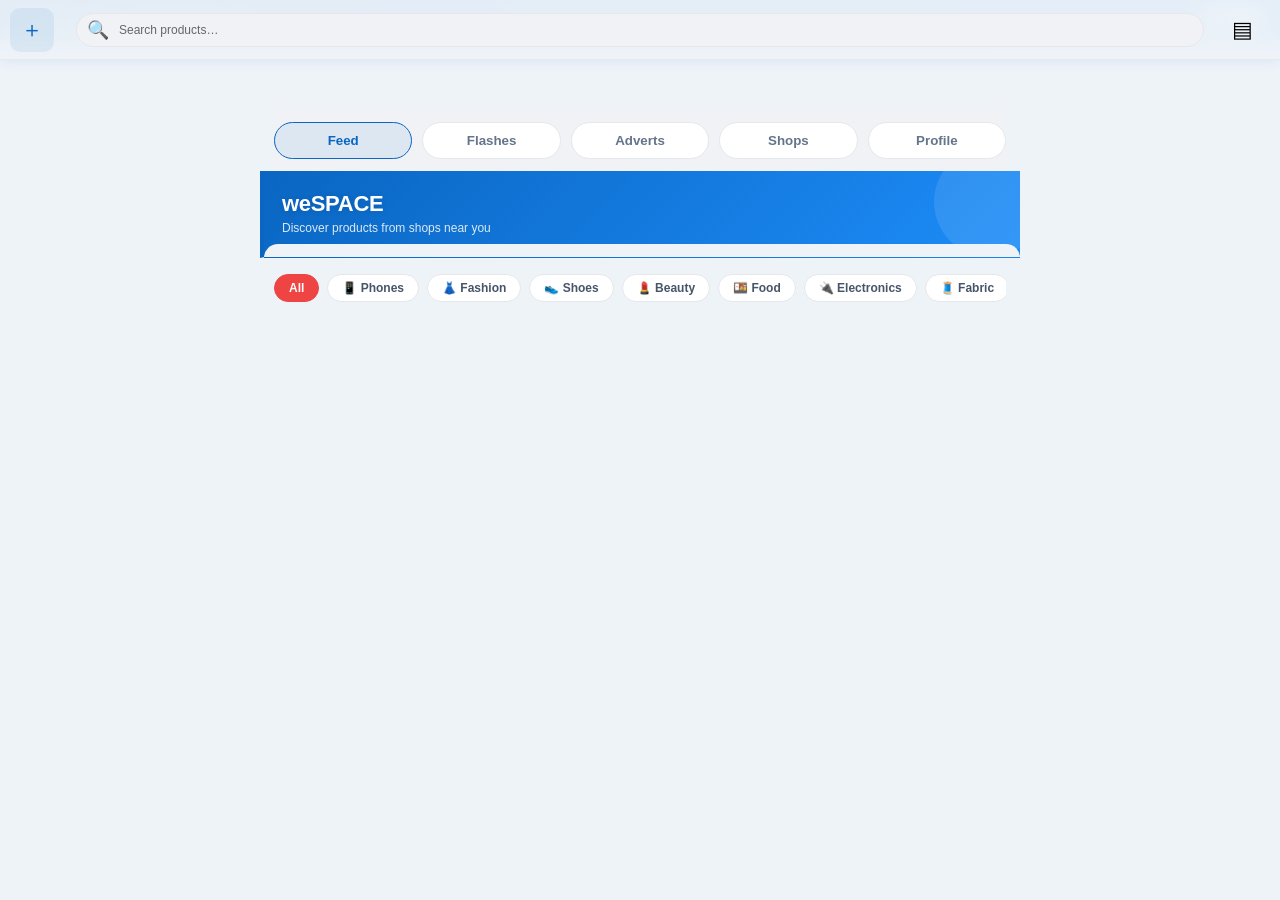
==== commit be8f573e: "Implement smart redirect and auto-login features Added smart redirect logic for new visitors and aut" ====
--- a/index.html
+++ b/index.html
@@ -1,7 +1,23 @@
 <!DOCTYPE html>
 <html lang="en">
 <head>
-  <meta http-equiv="refresh" content="0; url=home.html">
+  <!-- Smart redirect: send new visitors to feed, but keep logged-in users and those 
+       coming back from inside the app on this login/landing page -->
+  <script>
+    (function() {
+      // Don't redirect if coming from inside the app (back button)
+      const fromApp = document.referrer && document.referrer.includes(location.hostname) && 
+                      !document.referrer.includes('index.html');
+      // Don't redirect if user has an active Supabase session
+      const hasSession = Object.keys(localStorage).some(k => k.startsWith('sb-') && k.includes('auth-token'));
+      // Don't redirect if user explicitly navigated here (e.g. clicked Sign In)
+      const intentional = location.search.includes('login') || location.hash.includes('login');
+      
+      if (!fromApp && !hasSession && !intentional) {
+        window.location.replace('home.html');
+      }
+    })();
+  </script>
   <meta charset="UTF-8" />
   <meta name="viewport" content="width=device-width, initial-scale=1.0" />
   <title>weSPACE • Welcome</title>
@@ -202,6 +218,14 @@
   <script>
     document.getElementById("year").textContent = new Date().getFullYear();
   </script>
+  <script>
+    // Auto-login: if Supabase session token exists in localStorage, 
+    // user is already logged in — send them straight to the feed
+    const _hasAuth = Object.keys(localStorage).some(k => 
+      k.startsWith('sb-') && k.includes('auth-token')
+    );
+    if (_hasAuth) window.location.replace('home.html');
+  </script>
   <script type="module" src="js/login-supabase.js" defer></script>
   
   <footer class="footer">
